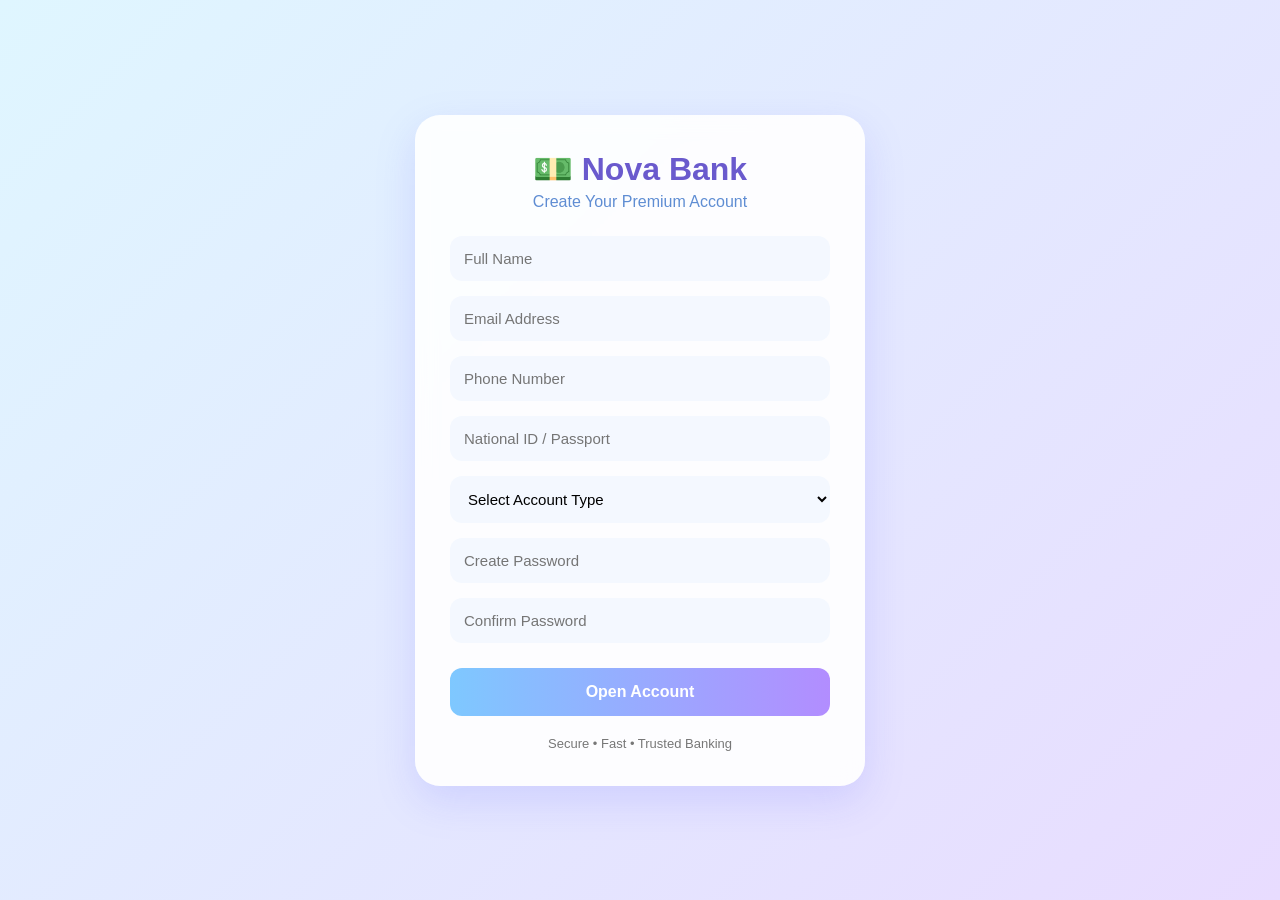
==== index.html @ 6b69f2f7 "Add files via upload" ====
<!DOCTYPE html>
<html lang="en">
<head>
<meta charset="UTF-8">
<meta name="viewport" content="width=device-width, initial-scale=1.0">
<title>Premium Banking Account</title>
<link rel="stylesheet" href="index.css">

</head>

<body>

<div  class="container">
    <div class="logo">
        <h1>💵 Nova Bank</h1>
        <p>Create Your Premium Account</p>
    </div>

    <form>
        <input type="text" placeholder="Full Name" required>
        <input type="email" placeholder="Email Address" required>
        <input type="tel" placeholder="Phone Number" required>
        <input type="text" placeholder="National ID / Passport" required>

        <select required>
            <option value="">Select Account Type</option>
            <option>Savings Account</option>
            <option>Current Account</option>
            <option>Business Account</option>
        </select>

        <input type="password" placeholder="Create Password" required>
        <input type="password" placeholder="Confirm Password" required>

        <button type="submit">Open Account</button>
    </form>

    <div class="footer">
        Secure • Fast • Trusted Banking
    </div>
</div>

</body>
</html>
---- index.css ----
*{
    margin:0;
    padding:0;
    box-sizing:border-box;
    font-family: 'Segoe UI', sans-serif;
}

body{
    min-height:100vh;
    display:flex;
    justify-content:center;
    align-items:center;
    background:linear-gradient(135deg,#dff6ff,#e8dcff);
}

.container{
    width:450px;
    background:rgba(255,255,255,0.9);
    backdrop-filter:blur(10px);
    border-radius:25px;
    padding:35px;
    box-shadow:0 15px 40px rgba(120,120,255,0.2);
}

.logo{
    text-align:center;
    margin-bottom:25px;
}

.logo h1{
    color:#6a5acd;
    font-size:32px;
}

.logo p{
    color:#5f8dd3;
    margin-top:5px;
}

form{
    display:flex;
    flex-direction:column;
    gap:15px;
}

input, select{
    padding:14px;
    border:none;
    border-radius:12px;
    background:#f4f8ff;
    outline:none;
    font-size:15px;
}

input:focus,
select:focus{
    border:2px solid #9a7dff;
}

button{
    margin-top:10px;
    padding:15px;
    border:none;
    border-radius:12px;
    background:linear-gradient(90deg,#7ec8ff,#b28dff);
    color:white;
    font-size:16px;
    font-weight:bold;
    cursor:pointer;
    transition:0.3s;
}

button:hover{
    transform:translateY(-2px);
    box-shadow:0 10px 25px rgba(120,120,255,0.3);
}

.footer{
    text-align:center;
    margin-top:20px;
    color:#777;
    font-size:13px;
}
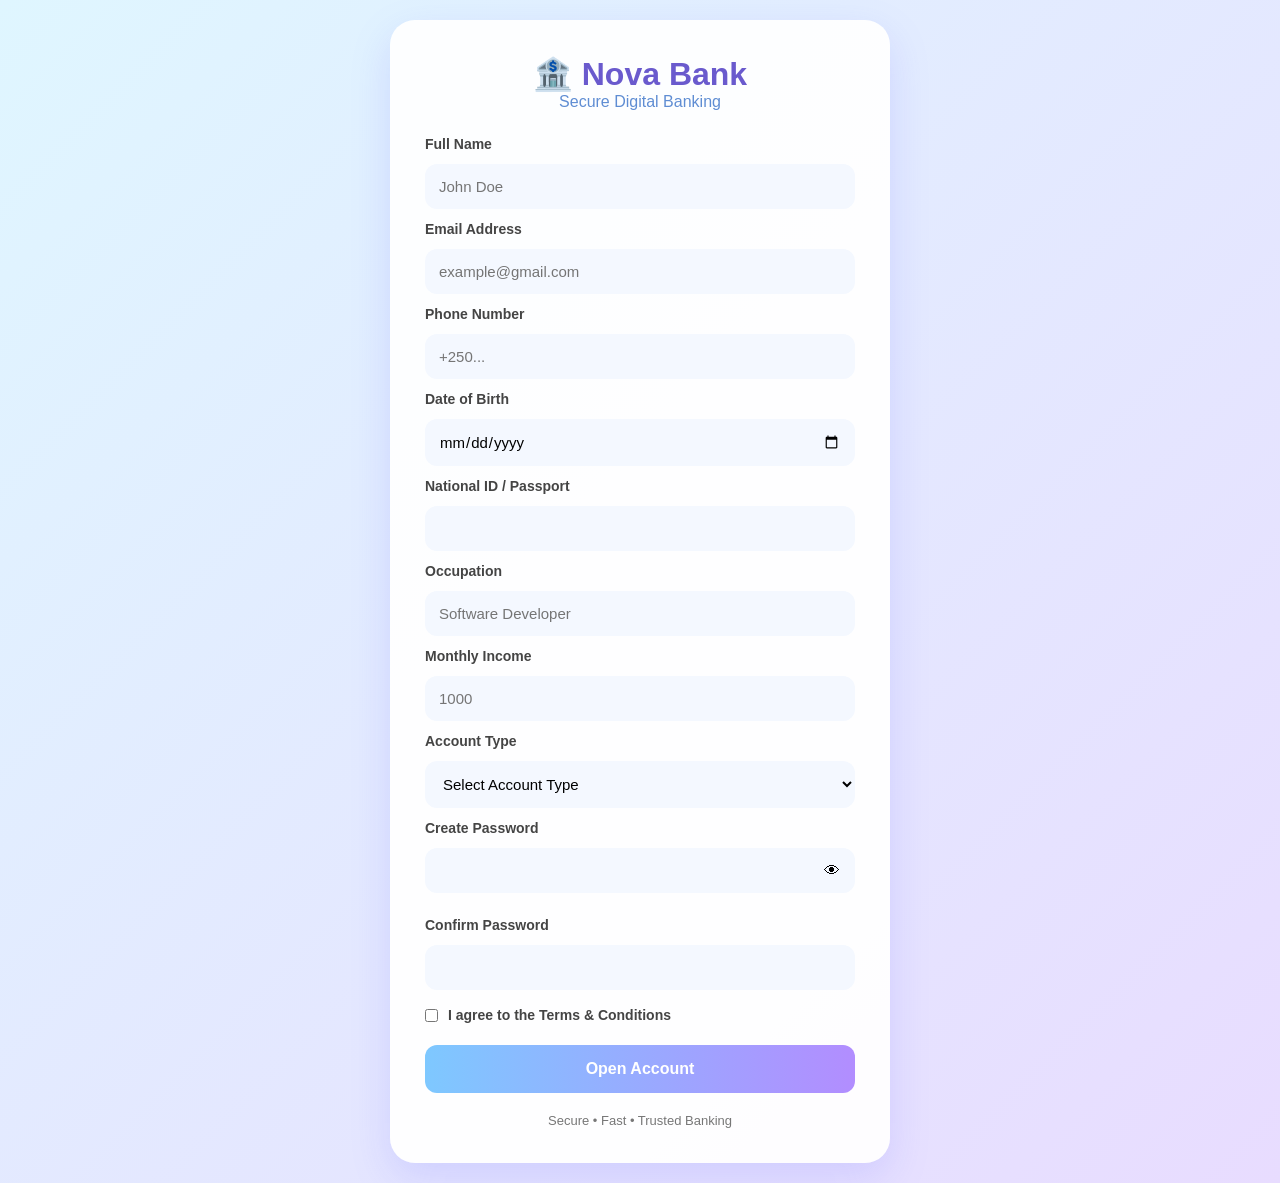
==== commit 81877f20: "Registration validation complete" ====
--- a/index.html
+++ b/index.html
@@ -3,25 +3,43 @@
 <head>
 <meta charset="UTF-8">
 <meta name="viewport" content="width=device-width, initial-scale=1.0">
-<title>Premium Banking Account</title>
+<title>Nova Bank - Create Account</title>
+
 <link rel="stylesheet" href="index.css">
-
 </head>
-
 <body>
 
-<div  class="container">
+<div class="container">
+
     <div class="logo">
-        <h1>💵 Nova Bank</h1>
-        <p>Create Your Premium Account</p>
+        <h1>🏦 Nova Bank</h1>
+        <p>Secure Digital Banking</p>
     </div>
 
-    <form>
-        <input type="text" placeholder="Full Name" required>
-        <input type="email" placeholder="Email Address" required>
-        <input type="tel" placeholder="Phone Number" required>
-        <input type="text" placeholder="National ID / Passport" required>
+    <form id="accountForm">
 
+        <label>Full Name</label>
+        <input type="text" id="name" placeholder="John Doe" required>
+
+        <label>Email Address</label>
+        <input type="email" id="email" placeholder="example@gmail.com" required>
+
+        <label>Phone Number</label>
+        <input type="tel" id="phone" placeholder="+250..." required>
+
+        <label>Date of Birth</label>
+        <input type="date" required>
+
+        <label>National ID / Passport</label>
+        <input type="text" required>
+
+        <label>Occupation</label>
+        <input type="text" placeholder="Software Developer">
+
+        <label>Monthly Income</label>
+        <input type="number" placeholder="1000">
+
+        <label>Account Type</label>
         <select required>
             <option value="">Select Account Type</option>
             <option>Savings Account</option>
@@ -29,16 +47,36 @@
             <option>Business Account</option>
         </select>
 
-        <input type="password" placeholder="Create Password" required>
-        <input type="password" placeholder="Confirm Password" required>
+        <label>Create Password</label>
+
+        <div class="password-box">
+            <input type="password" id="password" required>
+            <span id="togglePassword">👁</span>
+        </div>
+
+        <small id="strength"></small>
+
+        <label>Confirm Password</label>
+        <input type="password" id="confirmPassword" required>
+
+        <label class="terms">
+            <input type="checkbox" required>
+            I agree to the Terms & Conditions
+        </label>
 
         <button type="submit">Open Account</button>
+
     </form>
+
+    <div id="successMessage"></div>
 
     <div class="footer">
         Secure • Fast • Trusted Banking
     </div>
+
 </div>
+
+<script src="script.js"></script>
 
 </body>
 </html>
--- a/index.css
+++ b/index.css
@@ -2,7 +2,7 @@
     margin:0;
     padding:0;
     box-sizing:border-box;
-    font-family: 'Segoe UI', sans-serif;
+    font-family:'Segoe UI',sans-serif;
 }
 
 body{
@@ -11,12 +11,13 @@
     justify-content:center;
     align-items:center;
     background:linear-gradient(135deg,#dff6ff,#e8dcff);
+    padding:20px;
 }
 
 .container{
-    width:450px;
-    background:rgba(255,255,255,0.9);
-    backdrop-filter:blur(10px);
+    width:100%;
+    max-width:500px;
+    background:rgba(255,255,255,0.95);
     border-radius:25px;
     padding:35px;
     box-shadow:0 15px 40px rgba(120,120,255,0.2);
@@ -29,32 +30,63 @@
 
 .logo h1{
     color:#6a5acd;
-    font-size:32px;
 }
 
 .logo p{
     color:#5f8dd3;
-    margin-top:5px;
 }
 
 form{
     display:flex;
     flex-direction:column;
-    gap:15px;
+    gap:12px;
 }
 
-input, select{
+label{
+    font-size:14px;
+    font-weight:600;
+    color:#444;
+}
+
+input,
+select{
     padding:14px;
     border:none;
     border-radius:12px;
     background:#f4f8ff;
     outline:none;
     font-size:15px;
+    transition:0.3s;
+}
+
+input:hover,
+select:hover{
+    background:#eef4ff;
 }
 
 input:focus,
 select:focus{
     border:2px solid #9a7dff;
+}
+
+.password-box{
+    position:relative;
+}
+
+.password-box input{
+    width:100%;
+}
+
+.password-box span{
+    position:absolute;
+    right:15px;
+    top:50%;
+    transform:translateY(-50%);
+    cursor:pointer;
+}
+
+#strength{
+    font-weight:bold;
 }
 
 button{
@@ -67,12 +99,25 @@
     font-size:16px;
     font-weight:bold;
     cursor:pointer;
-    transition:0.3s;
+    transition:.3s;
 }
 
 button:hover{
     transform:translateY(-2px);
-    box-shadow:0 10px 25px rgba(120,120,255,0.3);
+    box-shadow:0 10px 25px rgba(120,120,255,.3);
+}
+
+.terms{
+    display:flex;
+    gap:10px;
+    align-items:center;
+    margin-top:5px;
+}
+
+#successMessage{
+    margin-top:20px;
+    text-align:center;
+    font-weight:bold;
 }
 
 .footer{
@@ -81,3 +126,11 @@
     color:#777;
     font-size:13px;
 }
+
+.success{
+    color:green;
+}
+
+.error{
+    color:red;
+}
